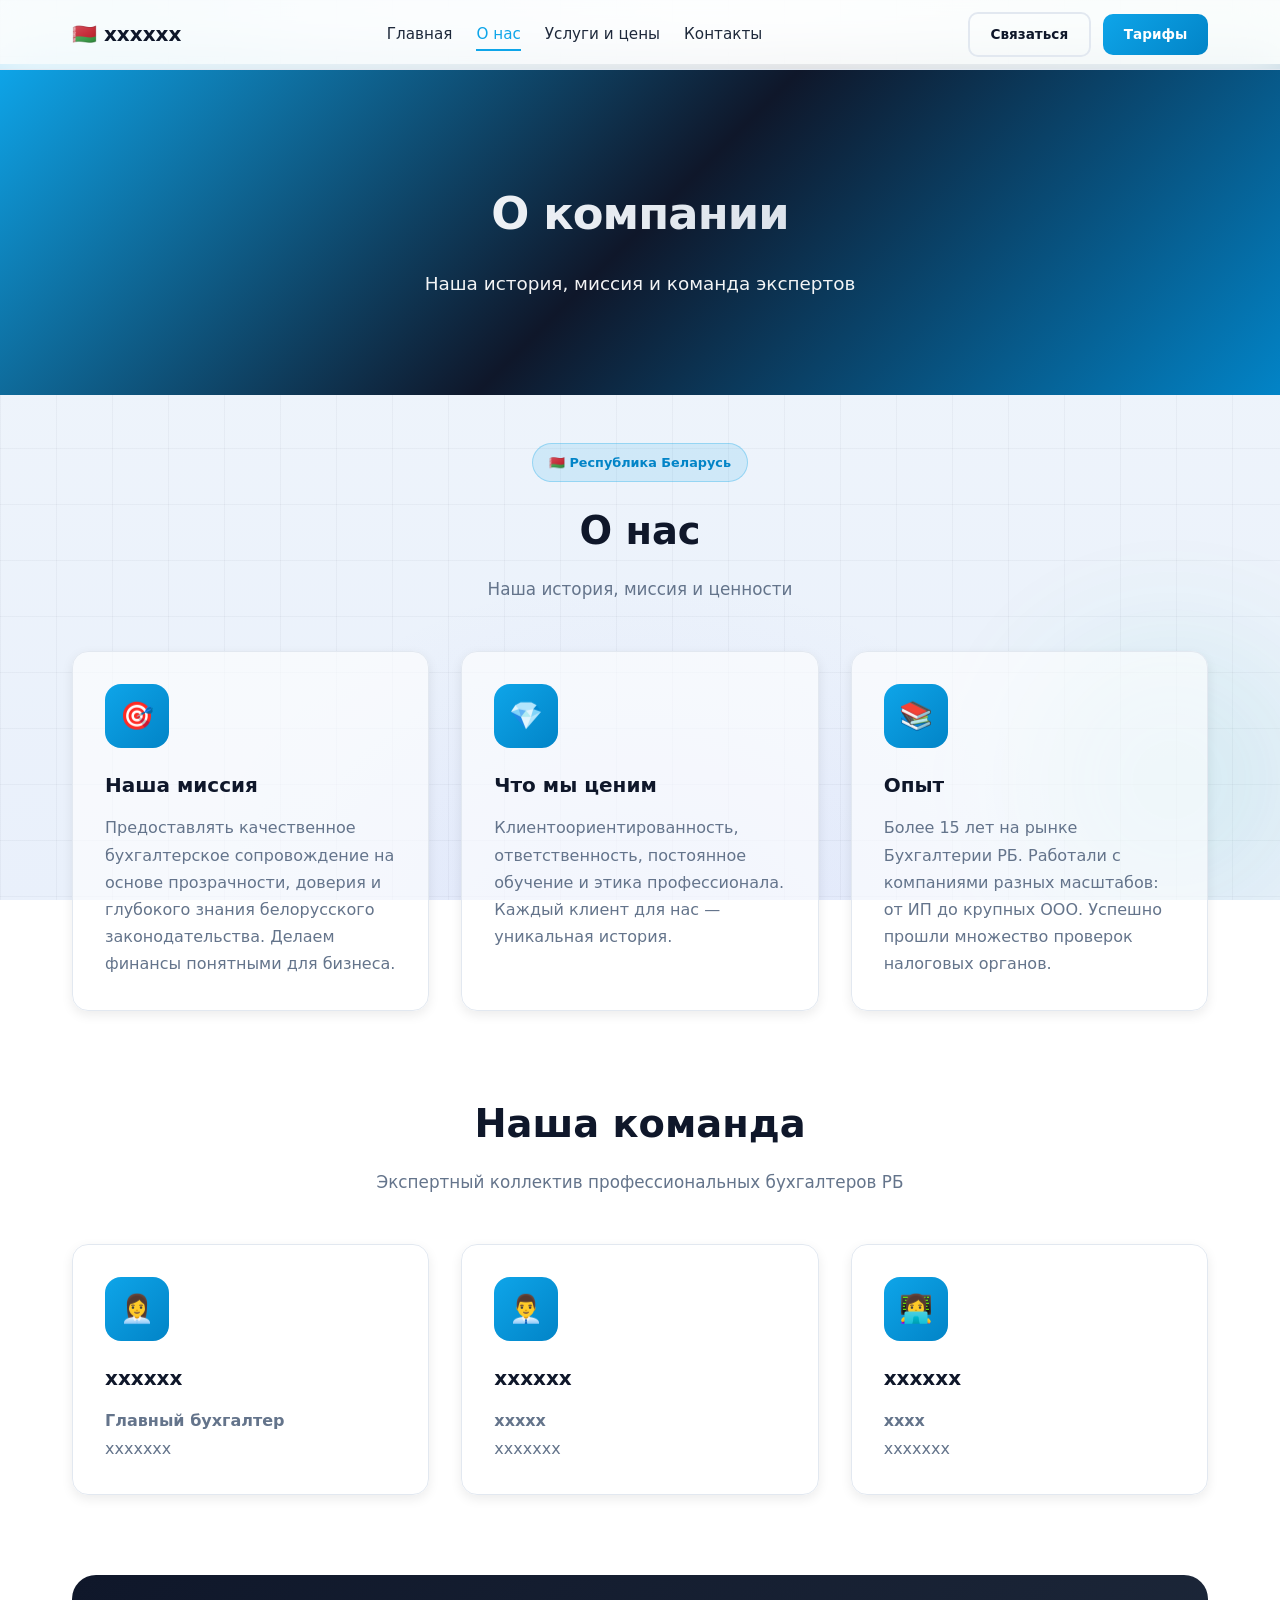
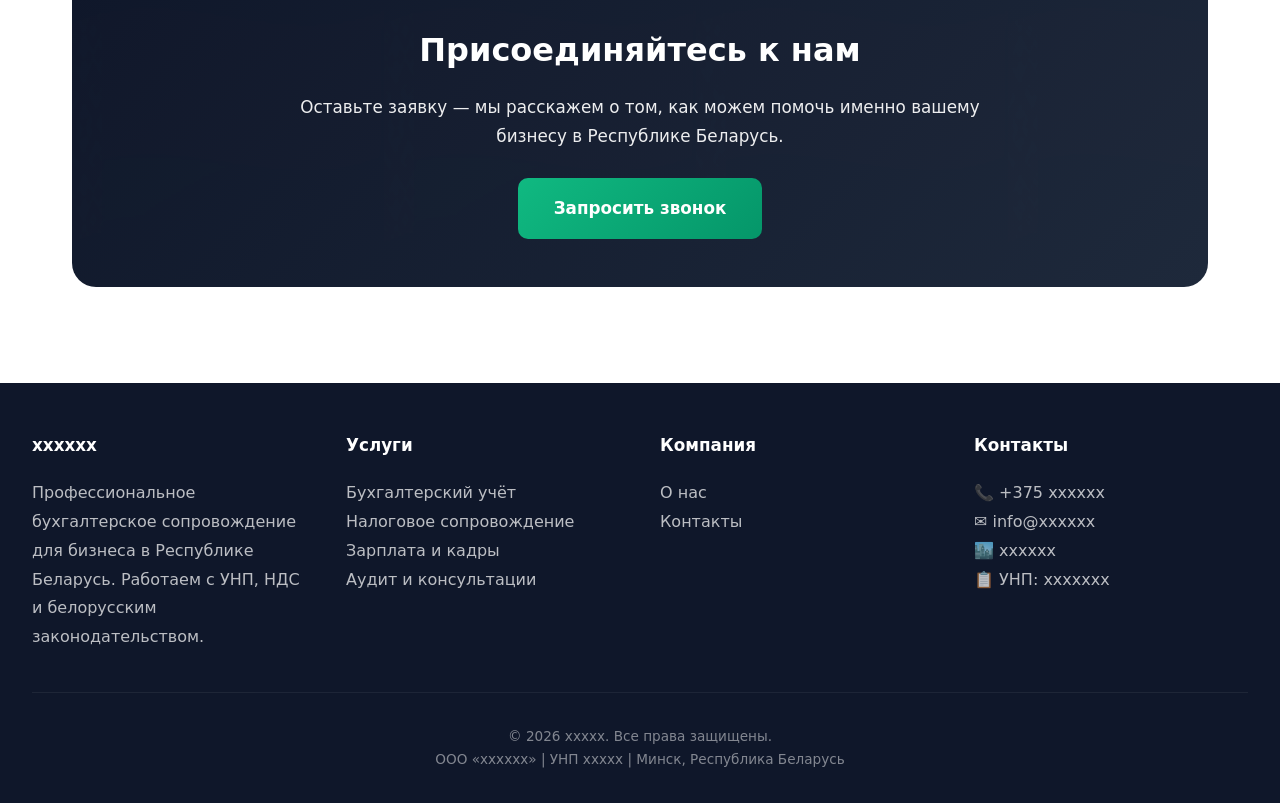
==== about.html @ abb274c4 "first commit" ====
<!DOCTYPE html>
<html lang="ru">
<head>
    <meta charset="UTF-8">
    <meta name="viewport" content="width=device-width, initial-scale=1.0">
    <title>О нас | xxxxxx</title>
    <meta name="description" content="О компании xxxxxx. Наша история, миссия, команда и ценности. Профессиональное бухгалтерское сопровождение в РБ.">
    <link rel="stylesheet" href="style.css">
    <script src="config.js" defer></script>
    <script src="app.js" defer></script>
</head>
<body>
    <div class="blob-wrap">
        <div class="blob blob-1"></div>
        <div class="blob blob-2"></div>
    </div>

    <div class="preloader" id="preloader">
        <div class="loader-ring"></div>
        <div class="loader-text">Загрузка…</div>
    </div>

    <div class="toast-container" id="toastContainer"></div>

    <nav class="navbar" id="navbar">
        <div class="nav-inner">
            <a href="index.html" class="nav-brand">🇧🇾 xxxxxx</a>
            <ul class="nav-links" id="navLinks">
                <li><a href="index.html">Главная</a></li>
                <li><a href="about.html">О нас</a></li>
                <li><a href="services.html">Услуги и цены</a></li>
                <li><a href="contact.html">Контакты</a></li>
            </ul>
            <div class="nav-cta">
                <a href="contact.html" class="btn btn-outline-light btn-sm">Связаться</a>
                <a href="services.html" class="btn btn-primary btn-sm">Тарифы</a>
            </div>
            <button class="menu-toggle" id="menuToggle" aria-label="Меню">☰</button>
        </div>
    </nav>

    <header>
        <div class="header-wrap">
            <h1>О компании</h1>
            <p>Наша история, миссия и команда экспертов</p>
        </div>
    </header>

    <main>
        <section class="section reveal">
            <div class="section-header">
                <span class="badge">🇧🇾 Республика Беларусь</span>
                <h2>О нас</h2>
                <p>Наша история, миссия и ценности</p>
            </div>

            <div class="services-grid">
                <div class="service-card reveal">
                    <div class="service-icon">🎯</div>
                    <h3>Наша миссия</h3>
                    <p>Предоставлять качественное бухгалтерское сопровождение на основе прозрачности, доверия и глубокого знания белорусского законодательства. Делаем финансы понятными для бизнеса.</p>
                </div>
                <div class="service-card reveal">
                    <div class="service-icon">💎</div>
                    <h3>Что мы ценим</h3>
                    <p>Клиентоориентированность, ответственность, постоянное обучение и этика профессионала. Каждый клиент для нас — уникальная история.</p>
                </div>
                <div class="service-card reveal">
                    <div class="service-icon">📚</div>
                    <h3>Опыт</h3>
                    <p>Более 15 лет на рынке Бухгалтерии РБ. Работали с компаниями разных масштабов: от ИП до крупных ООО. Успешно прошли множество проверок налоговых органов.</p>
                </div>
            </div>
        </section>

        <section class="section reveal">
            <div class="section-header">
                <h2>Наша команда</h2>
                <p>Экспертный коллектив профессиональных бухгалтеров РБ</p>
            </div>

            <div class="services-grid">
                <div class="service-card reveal">
                    <div class="service-icon">👩‍💼</div>
                    <h3>xxxxxx</h3>
                    <p><strong>Главный бухгалтер</strong><br>xxxxxxx</p>
                </div>
                <div class="service-card reveal">
                    <div class="service-icon">👨‍💼</div>
                    <h3>xxxxxx</h3>
                    <p><strong>xxxxx</strong><br>xxxxxxx</p>
                </div>
                <div class="service-card reveal">
                    <div class="service-icon">👩‍💻</div>
                    <h3>xxxxxx</h3>
                    <p><strong>xxxx</strong><br>xxxxxxx</p>
                </div>
            </div>
        </section>

        <section class="cta-section reveal">
            <div class="cta-card">
                <div class="cta-wrap">
                    <h2>Присоединяйтесь к нам</h2>
                    <p>Оставьте заявку — мы расскажем о том, как можем помочь именно вашему бизнесу в Республике Беларусь.</p>
                    <a href="contact.html" class="btn btn-accent btn-lg">Запросить звонок</a>
                </div>
            </div>
        </section>
    </main>

    <footer>
        <div class="footer-grid">
            <div class="footer-col">
                <h4>xxxxxx</h4>
                <p>Профессиональное бухгалтерское сопровождение для бизнеса в Республике Беларусь. Работаем с УНП, НДС и белорусским законодательством.</p>
            </div>
            <div class="footer-col">
                <h4>Услуги</h4>
                <ul>
                    <li><a href="services.html">Бухгалтерский учёт</a></li>
                    <li><a href="services.html">Налоговое сопровождение</a></li>
                    <li><a href="services.html">Зарплата и кадры</a></li>
                    <li><a href="services.html">Аудит и консультации</a></li>
                </ul>
            </div>
            <div class="footer-col">
                <h4>Компания</h4>
                <ul>
                    <li><a href="about.html">О нас</a></li>
                    <li><a href="contact.html">Контакты</a></li>
                </ul>
            </div>
            <div class="footer-col">
                <h4>Контакты</h4>
                <ul>
                    <li>📞 <a href="tel:+375xxxxxxx">+375 xxxxxx</a></li>
                    <li>✉️ <a href="mailto:info@xxxxxx">info@xxxxxx</a></li>
                    <li>🏙️ xxxxxx</li>
                    <li>📋 УНП: xxxxxxx</li>
                </ul>
            </div>
        </div>
        <div class="footer-divider">
            © 2026 xxxxx. Все права защищены.<br>
            ООО «xxxxxx» | УНП xxxxx | Минск, Республика Беларусь
        </div>
    </footer>

    <a href="#" class="back-to-top" id="backToTop">↑</a>
</body>
</html>
---- style.css ----
/* =========================================================
   БАЗОВЫЕ ПЕРЕМЕННЫЕ И ДИЗАЙН-СИСТЕМА
   ========================================================= */
:root {
    --primary: #0ea5e9;
    --primary-dark: #0284c7;
    --primary-light: #67e8f9;
    --primary-glow: rgba(14,165,233,.4);
    --accent: #10b981;
    --warning: #f59e0b;
    --success: #10b981;
    --danger: #ef4444;
    --secondary: #0f172a;
    --bg: #f1f5f9;
    --card: rgba(255,255,255,.60);
    --card-border: rgba(255,255,255,.4);
    --border: #e2e8f0;
    --text: #1e293b;
    --text-light: #64748b;
    --shadow-sm: 0 1px 3px rgba(0,0,0,.08);
    --shadow-md: 0 4px 12px rgba(0,0,0,.08);
    --shadow-lg: 0 10px 25px rgba(0,0,0,.1);
    --transition: all .3s cubic-bezier(.4,0,.2,1);
}

/* =========================================================
   ОСНОВЫ
   ========================================================= */
*, ::before, ::after { box-sizing: border-box; margin: 0; padding: 0; }
html { scroll-behavior: smooth; }
body {
    font-family: system-ui, -apple-system, BlinkMacSystemFont, "Segoe UI", Roboto, sans-serif;
    color: var(--text);
    line-height: 1.7;
    overflow-x: hidden;
    background-color: #eef2f7;
    background:
        radial-gradient(1100px 600px at 12% -10%, rgba(14,165,233,.12), transparent 60%),
        radial-gradient(900px 500px at 95% 5%, rgba(16,185,129,.10), transparent 55%),
        radial-gradient(800px 700px at 50% 110%, rgba(99,102,241,.08), transparent 60%),
        linear-gradient(180deg, #f8fafc 0%, #eef4fb 40%, #e9f0fb 100%);
    background-attachment: fixed;
    position: relative;
    z-index: 1;
}

/* плоткая сетка на фоне — добавляет «матовую» текстуру без перегруза */
body::before {
    content: "";
    position: fixed;
    inset: 0;
    background-image:
        linear-gradient(rgba(15,23,42,.035) 1px, transparent 1px),
        linear-gradient(90deg, rgba(15,23,42,.035) 1px, transparent 1px);
    background-size: 56px 56px;
    pointer-events: none;
    z-index: 0;
}

/* =========================================================
   ПЛАВАЮЩИЕ BLOB-ФОНОВЫЕ ЭЛЕМЕНТЫ
   ========================================================= */
.blob-wrap { position: fixed; inset: 0; pointer-events: none; overflow: hidden; z-index: 0; }
.blob {
    position: absolute;
    width: 420px;
    height: 420px;
    background: radial-gradient(circle, rgba(14,165,233,.16), rgba(16,185,129,.12), transparent 60%);
    border-radius: 50%;
    filter: blur(70px);
    animation: float 16s ease-in-out infinite;
    opacity: .75;
}
.blob-1 { top: -10%; left: -8%; animation-delay: 0s; }
.blob-2 { bottom: -10%; right: -8%; animation-delay: -8s; }
@keyframes float { 0%,100% { transform: translate(0,0) scale(1) rotate(0deg); } 50% { transform: translate(30px, -45px) scale(1.06) rotate(180deg); } }

/* =========================================================
   ПРЕЛОАДЕР
   ========================================================= */
.preloader {
    position: fixed;
    inset: 0;
    background: linear-gradient(135deg, var(--primary), var(--primary-dark));
    display: grid;
    place-items: center;
    z-index: 9999;
    transition: opacity .6s ease;
}
.preloader.hidden { opacity: 0; pointer-events: none; }
.loader-ring {
    width: 64px;
    height: 64px;
    border: 4px solid rgba(255,255,255,.18);
    border-top-color: #fff;
    border-radius: 50%;
    animation: spin 1s linear infinite;
}
@keyframes spin { to { transform: rotate(360deg); } }
.loader-text {
    margin-top: 1rem;
    color: #fff;
    font-weight: 600;
    letter-spacing: .1em;
    text-transform: uppercase;
    font-size: .85rem;
    animation: pulseText 1.6s ease-in-out infinite;
}
@keyframes pulseText { 0%,100% { opacity: .6; } 50% { opacity: 1; } }

/* =========================================================
   TOASTЫ / УВЕДОМЛЕНИЯ
   ========================================================= */
.toast-container {
    position: fixed;
    top: 30px;
    right: 30px;
    z-index: 10000;
    display: flex;
    flex-direction: column;
    gap: 12px;
}
.toast {
    background: rgba(15,23,42,.95);
    color: #fff;
    padding: 14px 22px;
    border-radius: 12px;
    box-shadow: var(--shadow-lg);
    border: 1px solid rgba(14,165,233,.5);
    font-size: 14px;
    font-weight: 500;
    transform: translateX(120%);
    opacity: 0;
    transition: all .4s cubic-bezier(.175,.885,.32,1.275);
    display: flex;
    align-items: center;
    gap: 10px;
}
.toast.show { transform: translateX(0); opacity: 1; }
.toast.success { border-color: var(--accent); }
.toast.error { border-color: var(--danger); }

/* =========================================================
   КНОПКИ (ЕДИНАЯ СИСТЕМА)
   — btn-block растягивает кнопку на 100%
   — btn-lg / btn-sm — размеры
   ========================================================= */
.btn {
    display: inline-flex;
    align-items: center;
    justify-content: center;
    gap: .35rem;
    font-weight: 600;
    text-decoration: none;
    border: none;
    cursor: pointer;
    font-size: .95rem;
    border-radius: 10px;
    padding: .8rem 1.8rem;
    min-height: 44px;
    transition: var(--transition);
    position: relative;
    outline: 2px solid transparent;
    outline-offset: 2px;
}
.btn:focus-visible { outline-offset: 3px; outline-width: 2px; }
.btn-block { width: 100%; }
.btn-lg { padding: 1rem 2.2rem; font-size: 1.05rem; min-height: 48px; }
.btn-sm { padding: .55rem 1.3rem; font-size: .85rem; min-height: 38px; }

/* Primary — синий градиент */
.btn-primary { background: linear-gradient(135deg, var(--primary), var(--primary-dark)); color: #fff; }
.btn-primary:hover {
    background: linear-gradient(135deg, var(--primary-dark), var(--secondary));
    transform: translateY(-2px) scale(1.02);
    box-shadow: 0 8px 20px rgba(14,165,233,.35);
}
.btn-primary:active { transform: scale(.98); }

/* Accent — зелёный (CTA / отправка) */
.btn-accent { background: linear-gradient(135deg, var(--accent), #059669); color: #fff; }
.btn-accent:hover {
    background: linear-gradient(135deg, #059669, #047857);
    transform: translateY(-2px) scale(1.02);
    box-shadow: 0 8px 20px rgba(16,185,129,.3);
}

/* Outline — прозрачные с рамкой */
.btn-outline {
    background: rgba(255,255,255,.15);
    color: #fff;
    border: 1.5px solid rgba(255,255,255,.35);
    backdrop-filter: blur(8px);
}
.btn-outline:hover {
    background: rgba(255,255,255,.3);
    transform: translateY(-2px) scale(1.02);
}

/* Light outline — для светлых секций */
.btn-outline-light {
    background: transparent;
    color: var(--secondary);
    border: 2px solid var(--border);
}
.btn-outline-light:hover {
    background: var(--primary);
    color: #fff;
    border-color: var(--primary);
}

/* Ghost — без рамки, только текст */
.btn-ghost {
    background: transparent;
    color: var(--primary);
    padding: .4rem .6rem;
    min-height: auto;
    font-size: .9rem;
}

/* =========================================================
   НАВИГАЦИЯ
   ========================================================= */
.navbar {
    position: fixed;
    top: 0;
    left: 0;
    right: 0;
    background: rgba(255,255,255,.8);
    backdrop-filter: blur(20px);
    border-bottom: 1px solid var(--border);
    z-index: 100;
    transition: var(--transition);
}
.navbar.scrolled { box-shadow: var(--shadow-md); }

.nav-inner {
    max-width: 1200px;
    margin: 0 auto;
    padding: .75rem 2rem;
    display: flex;
    justify-content: space-between;
    align-items: center;
}

.nav-brand {
    font-weight: 800;
    font-size: 1.25rem;
    color: var(--secondary);
    text-decoration: none;
    display: flex;
    align-items: center;
    gap: .5rem;
}
.nav-brand:hover { color: var(--primary); }

.nav-links {
    display: flex;
    gap: 1.5rem;
    list-style: none;
}
.nav-links a {
    color: var(--text);
    text-decoration: none;
    font-weight: 500;
    font-size: .95rem;
    padding: .5rem 0;
    position: relative;
    transition: var(--transition);
}
.nav-links a::after {
    content: '';
    position: absolute;
    bottom: 0;
    left: 0;
    width: 0;
    height: 2px;
    background: var(--primary);
    transition: var(--transition);
}
.nav-links a:hover { color: var(--primary); }
.nav-links a:hover::after { width: 100%; }
.nav-links a.active { color: var(--primary); }
.nav-links a.active::after { width: 100%; }

.nav-cta { display: flex; gap: .75rem; align-items: center; }

.menu-toggle { display: none; background: none; border: none; font-size: 1.6rem; cursor: pointer; color: var(--secondary); }

/* Mobile menu */
@media (max-width: 768px) {
    .nav-links {
        position: absolute;
        top: 100%;
        left: 0;
        right: 0;
        background: rgba(15,23,42,.97);
        backdrop-filter: blur(20px);
        flex-direction: column;
        padding: 1.5rem;
        gap: 0;
        border-top: 1px solid rgba(255,255,255,.1);
        display: none;
        z-index: 99;
    }
    .nav-links.active { display: flex; }
    .nav-links a { color: #fff; padding: 1rem; font-size: 1.1rem; border-bottom: 1px solid rgba(255,255,255,.1); }
    .nav-links a:hover { padding-left: 1.25rem; }
    .menu-toggle { display: block; }
}

/* =========================================================
   ШАПКА (HEADER HERO)
   ========================================================= */
header {
    background: linear-gradient(135deg, var(--primary), var(--secondary), var(--primary-dark));
    color: #fff;
    padding: 7rem 2rem 4rem;
    text-align: center;
    position: relative;
    overflow: hidden;
    margin-top: 64px;
}
header::after { content: ' '; position: absolute; top: 50%; left: 50%; transform: translate(-50%,-50%); font-size: 10rem; opacity: .08; z-index: 1; pointer-events: none; }
.header-wrap { position: relative; z-index: 2; max-width: 880px; margin: 0 auto; }
header h1 {
    font-size: 2.8rem;
    font-weight: 800;
    margin-bottom: 1rem;
    letter-spacing: -.02em;
    background: linear-gradient(to right, #fff, #cbd5e1);
    -webkit-background-clip: text;
    -webkit-text-fill-color: transparent;
    background-clip: text;
}
header p { font-size: 1.15rem; opacity: .95; max-width: 700px; margin: 0 auto 2rem; }

.header-actions { display: flex; gap: 1rem; justify-content: center; flex-wrap: wrap; }
.header-stats { display: flex; justify-content: center; gap: 3rem; margin-top: 3rem; flex-wrap: wrap; }
.stat-item { text-align: center; }
.stat-number { font-size: 2.2rem; font-weight: 800; margin-bottom: .25rem; }
.stat-label { font-size: .8rem; opacity: .9; text-transform: uppercase; letter-spacing: 1px; }

@media (max-width: 768px) {
    header { padding: 5rem 2rem 3rem; margin-top: 58px; }
    header h1 { font-size: 2.2rem; }
    .header-stats { gap: 2rem; }
    .stat-number { font-size: 1.8rem; }
}

/* =========================================================
   ОСНОВНОЙ КОНТЕНТ
   ========================================================= */
main { max-width: 1200px; margin: 0 auto; padding: 3rem 2rem; position: relative; z-index: 2; }

/* Sections */
.section { margin-bottom: 5rem; opacity: 0; transform: translateY(30px); transition: opacity .8s ease, transform .8s ease; }
.section.visible { opacity: 1; transform: translateY(0); }
.section:nth-child(2) { transition-delay: .1s; }
.section:nth-child(3) { transition-delay: .2s; }
.section:nth-child(4) { transition-delay: .3s; }
.section:nth-child(5) { transition-delay: .4s; }

.section-header { text-align: center; margin-bottom: 3rem; }
.section-header h2 { font-size: 2.4rem; margin-bottom: .75rem; color: var(--secondary); font-weight: 800; }
.section-header p { color: var(--text-light); font-size: 1.05rem; max-width: 660px; margin: 0 auto; }

.badge {
    display: inline-flex;
    align-items: center;
    gap: .3rem;
    background: rgba(14,165,233,.13);
    color: var(--primary-dark);
    padding: .45rem 1rem;
    border-radius: 50px;
    font-size: .8rem;
    font-weight: 700;
    margin-bottom: 1rem;
    border: 1px solid rgba(14,165,233,.3);
    animation: badgePulse 3.2s ease-in-out infinite;
}
@keyframes badgePulse { 0%,100% { box-shadow: 0 0 0 rgba(14,165,233,.45); } 50% { box-shadow: 0 0 16px rgba(14,165,233,.55); } }

/* Services grid (index) */
.services-grid { display: grid; grid-template-columns: repeat(auto-fit, minmax(280px, 1fr)); gap: 2rem; }
.service-card {
    background: var(--card);
    padding: 2rem;
    border-radius: 16px;
    box-shadow: var(--shadow-md);
    border: 1px solid var(--border);
    transition: var(--transition);
    position: relative;
    overflow: hidden;
}
.service-card::before { content: ''; position: absolute; inset: 0; background: linear-gradient(135deg, rgba(14,165,233,.08), transparent); opacity: 0; transition: var(--transition); }
.service-card:hover { transform: translateY(-8px); border-color: var(--primary); box-shadow: var(--shadow-lg); }
.service-card:hover::before { opacity: 1; }
.service-icon { width: 64px; height: 64px; background: linear-gradient(135deg, var(--primary), var(--primary-dark)); border-radius: 16px; display: grid; place-items: center; font-size: 1.7rem; margin-bottom: 1.25rem; transition: var(--transition); }
.service-card:hover .service-icon { transform: scale(1.1) rotate(10deg); }
.service-card h3 { font-size: 1.25rem; margin-bottom: .75rem; color: var(--secondary); }
.service-card p { color: var(--text-light); line-height: 1.7; }

/* Detailed services (services.html) */
.service-detailed { display: grid; grid-template-columns: repeat(auto-fit, minmax(300px, 1fr)); gap: 2rem; margin-bottom: 2.5rem; }
.service-detailed-card {
    background: var(--card);
    padding: 2rem;
    border-radius: 16px;
    box-shadow: var(--shadow-sm);
    border: 1px solid var(--border);
    transition: var(--transition);
}
.service-detailed-card:hover { transform: translateY(-4px); box-shadow: var(--shadow-md); border-color: var(--primary); }
.service-detailed-card h3 { color: var(--secondary); margin-bottom: .75rem; font-size: 1.2rem; }
.service-detailed-card p { margin-bottom: 1rem; }
.service-features { list-style: none; }
.service-features li { padding: .5rem 0; color: var(--text-light); border-bottom: 1px solid rgba(0,0,0,.05); display: flex; align-items: center; gap: .6rem; }
.service-features li:last-child { border-bottom: none; }
.service-features li::before { content: '✓'; color: var(--accent); font-weight: 700; }

/* Stats section */
.stats-section {
    background: linear-gradient(135deg, var(--primary), var(--primary-dark));
    padding: 3rem 2rem;
    margin: 2rem 0;
    border-radius: 24px;
    color: #fff;
}
.stats-grid { display: grid; grid-template-columns: repeat(auto-fit, minmax(160px, 1fr)); gap: 1.5rem; max-width: 900px; margin: 0 auto; }
.stat-box { text-align: center; padding: 1.5rem; border-radius: 16px; background: rgba(255,255,255,.1); backdrop-filter: blur(8px); border: 1px solid rgba(255,255,255,.2); transition: var(--transition); }
.stat-box:hover { transform: translateY(-8px) scale(1.02); }
.stat-box h3 { font-size: 2rem; margin-bottom: .35rem; color: #fff; }
.stat-box p { color: rgba(255,255,255,.9); font-size: .8rem; }

/* Steps / Process */
.steps-grid { display: grid; grid-template-columns: repeat(auto-fit, minmax(240px, 1fr)); gap: 1.5rem; }
.step-card {
    background: var(--card);
    padding: 2rem;
    border-radius: 16px;
    box-shadow: var(--shadow-sm);
    text-align: center;
    transition: var(--transition);
    border: 1px solid var(--border);
}
.step-card:hover { transform: translateY(-6px); box-shadow: var(--shadow-md); }
.step-number {
    width: 48px;
    height: 48px;
    background: linear-gradient(135deg, var(--primary), var(--primary-dark));
    color: #fff;
    border-radius: 50%;
    display: grid;
    place-items: center;
    font-size: 1.2rem;
    font-weight: 700;
    margin: 0 auto 1.1rem;
    transition: var(--transition);
}
.step-card:hover .step-number { transform: scale(1.15); }
.step-card h3 { font-size: 1.15rem; margin-bottom: .6rem; color: var(--secondary); }
.step-card p { color: var(--text-light); font-size: .9rem; }

/* Pricing (services.html) */
.pricing-grid { display: grid; grid-template-columns: repeat(auto-fit, minmax(280px, 1fr)); gap: 2rem; margin-top: 2.5rem; }
.pricing-card {
    background: var(--card);
    padding: 2.5rem 2rem;
    border-radius: 18px;
    border: 2px solid var(--border);
    position: relative;
    transition: var(--transition);
    display: flex;
    flex-direction: column;
    align-items: stretch;
}
.pricing-card.featured {
    border-color: var(--primary);
    box-shadow: var(--shadow-lg);
    transform: translateY(-6px);
}
.pricing-card.featured:hover { transform: translateY(-10px) scale(1.02); }
.pricing-card:not(.featured):hover { transform: translateY(-4px); border-color: var(--primary); }
.popular-badge {
    position: absolute;
    top: -12px;
    left: 50%;
    transform: translateX(-50%);
    background: var(--accent);
    color: #fff;
    padding: .32rem .9rem;
    border-radius: 50px;
    font-size: .72rem;
    font-weight: 700;
    text-transform: uppercase;
    letter-spacing: .04em;
}
.pricing-header { text-align: center; margin-bottom: 1.5rem; }
.pricing-card h3 { font-size: 1.3rem; margin-bottom: .5rem; color: var(--secondary); }
.price { font-size: 2.1rem; font-weight: 800; margin-bottom: .35rem; color: var(--secondary); }
.price span { font-size: .9rem; font-weight: 400; color: var(--text-light); }
.pricing-card p { color: var(--text-light); margin-bottom: 1.3rem; font-size: .9rem; }
.pricing-features { list-style: none; margin-bottom: 1.7rem; flex: 1; }
.pricing-features li { padding: .55rem 0; color: var(--text-light); border-bottom: 1px solid rgba(0,0,0,.05); display: flex; align-items: center; gap: .6rem; }
.pricing-features li:last-child { border-bottom: none; }
.pricing-features li::before { content: '✓'; color: var(--accent); font-weight: 700; }
/* кнопка всегда на одинаковом уровне — margin-top auto */
.pricing-card .btn { margin-top: auto; }

/* CTA section */
.cta-section { text-align: center; margin: 3rem 0; }
.cta-card {
    background: linear-gradient(135deg, var(--secondary) 0%, #1e293b 100%);
    color: #fff;
    padding: 3rem 2rem;
    border-radius: 24px;
    position: relative;
    overflow: hidden;
}
.cta-card::before { content: ''; position: absolute; inset: 0; background: url('data:image/svg+xml;utf8,<svg xmlns="http://www.w3.org/2000/svg" viewBox="0 0 100 100"><text x="50%" y="50%" font-size="90" text-anchor="middle" dy=".32em" opacity="0.03">🇧🇾</text></svg>'); opacity: .1; }
.cta-wrap { position: relative; z-index: 1; max-width: 720px; margin: 0 auto; }
.cta-card h2 { color: #fff; font-size: 2rem; margin-bottom: 1rem; }
.cta-card p { opacity: .92; margin-bottom: 1.75rem; font-size: 1.05rem; }
.cta-btn { background: linear-gradient(135deg, var(--accent), #059669); color: #fff; padding: 1rem 2.5rem; border: none; border-radius: 12px; font-size: 1.1rem; font-weight: 600; cursor: pointer; transition: var(--transition); box-shadow: var(--shadow-md); position: relative; overflow: hidden; }
.cta-btn::before { content: ''; position: absolute; inset: 0; background: linear-gradient(90deg, transparent, rgba(255,255,255,.25), transparent); transform: translateX(-100%); transition: transform .5s ease; }
.cta-btn:hover::before { transform: translateX(100%); }
.cta-btn:hover { transform: translateY(-3px) scale(1.02); box-shadow: 0 12px 28px rgba(16,185,129,.35); }

/* =========================================================
   REVEAL — появление элементов при скролле
   ========================================================= */
.reveal {
    opacity: 0;
    transform: translateY(28px);
    transition: opacity .8s ease, transform .8s ease;
}
.reveal.visible { opacity: 1; transform: translateY(0); }

/* задержки для каскадного появления карточек */
.reveal:nth-child(2) { transition-delay: .08s; }
.reveal:nth-child(3) { transition-delay: .16s; }
.reveal:nth-child(4) { transition-delay: .24s; }
.reveal:nth-child(5) { transition-delay: .32s; }

/* =========================================================
   КНОПКА «НАВЕРХ»
   ========================================================= */
.back-to-top {
    position: fixed;
    bottom: 30px;
    right: 32px;
    width: 56px;
    height: 56px;
    background: linear-gradient(135deg, var(--primary), var(--primary-dark));
    color: #fff;
    border-radius: 50%;
    display: grid;
    place-items: center;
    text-decoration: none;
    box-shadow: 0 8px 22px rgba(14,165,233,.4);
    opacity: 0;
    visibility: hidden;
    transform: translateY(90px);
    transition: var(--transition);
    z-index: 1000;
    font-size: 1.3rem;
}
.back-to-top.visible { opacity: 1; visibility: visible; transform: translateY(0); }
.back-to-top:hover { transform: translateY(-4px) scale(1.08); box-shadow: 0 12px 28px rgba(14,165,233,.5); }

@media (max-width: 768px) {
    .back-to-top { width: 46px; height: 46px; bottom: 18px; right: 18px; }
}

/* =========================================================
   ФОРМА (contact.html)
   ========================================================= */
.contact-form { display: flex; flex-direction: column; gap: .3rem; }
.contact-form .input-group { margin-bottom: 1.15rem; }

/* =========================================================
   РАБОЧИЕ ЧАСЫ (contact.html)
   ========================================================= */
.hours-list { margin-top: .5rem; text-align: left; }
.hours-row {
    display: flex;
    justify-content: space-between;
    gap: 1rem;
    padding: .5rem .6rem;
    border-bottom: 1px dashed var(--border);
    font-size: .88rem;
    color: var(--text-light);
    border-radius: 6px;
    transition: var(--transition);
}
.hours-row:last-child { border-bottom: none; }
.hours-row span:last-child { font-weight: 600; color: var(--secondary); }
.hours-row:hover { background: rgba(14,165,233,.07); }
.hours-row.today { background: rgba(16,185,129,.12); }
.hours-row.today span:last-child { color: var(--accent); }

/* =========================================================
   КАРТА И СОЦСЕТИ (contact.html)
   ========================================================= */
.social-btn { position: relative; overflow: hidden; }
.social-btn:hover::after {
    content: '';
    position: absolute;
    inset: 0;
    background: rgba(255,255,255,.25);
    border-radius: inherit;
}

/* Contact section */
.contact-section {
    background: var(--card);
    padding: 2.5rem;
    border-radius: 20px;
    box-shadow: var(--shadow-md);
    border: 1px solid var(--border);
}
.contact-section h2 { text-align: center; color: var(--secondary); }
.contact-info { text-align: center; }

/* Footer */
footer {
    background: var(--secondary);
    color: rgba(255,255,255,.8);
    padding: 3rem 2rem 2rem;
    position: relative;
    overflow: hidden;
}
.footer-grid { display: grid; grid-template-columns: repeat(auto-fit, minmax(220px, 1fr)); gap: 2.5rem; margin-bottom: 2.5rem; }
.footer-col h4 { color: #fff; margin-bottom: 1.25rem; font-size: 1.05rem; }
.footer-col p, .footer-col li { color: rgba(255,255,255,.72); line-height: 1.8; }
.footer-col ul { list-style: none; }
.footer-col a { color: rgba(255,255,255,.72); text-decoration: none; transition: var(--transition); display: inline-block; }
.footer-col a:hover { color: var(--primary); transform: translateX(4px); }
.footer-divider { border-top: 1px solid rgba(255,255,255,.1); padding-top: 2rem; text-align: center; font-size: .85rem; opacity: .6; }

/* Info / alerts */
.info-box {
    background: linear-gradient(135deg, rgba(14,165,233,.15), rgba(16,185,129,.08));
    border: 1px solid rgba(14,165,233,.3);
    border-radius: 12px;
    padding: 1.3rem 1.75rem;
    margin: 2rem 0;
    color: var(--secondary);
    font-weight: 500;
    border-left: 4px solid var(--primary);
}

/* Responsive */
@media (max-width: 768px) {
    .section-header h2 { font-size: 1.9rem; }
    .services-grid { grid-template-columns: 1fr; }
    .service-detailed { grid-template-columns: 1fr; }
    .footer-grid { grid-template-columns: 1fr; }
    .stat-number { font-size: 1.6rem; }
    .price { font-size: 1.7rem; }
}
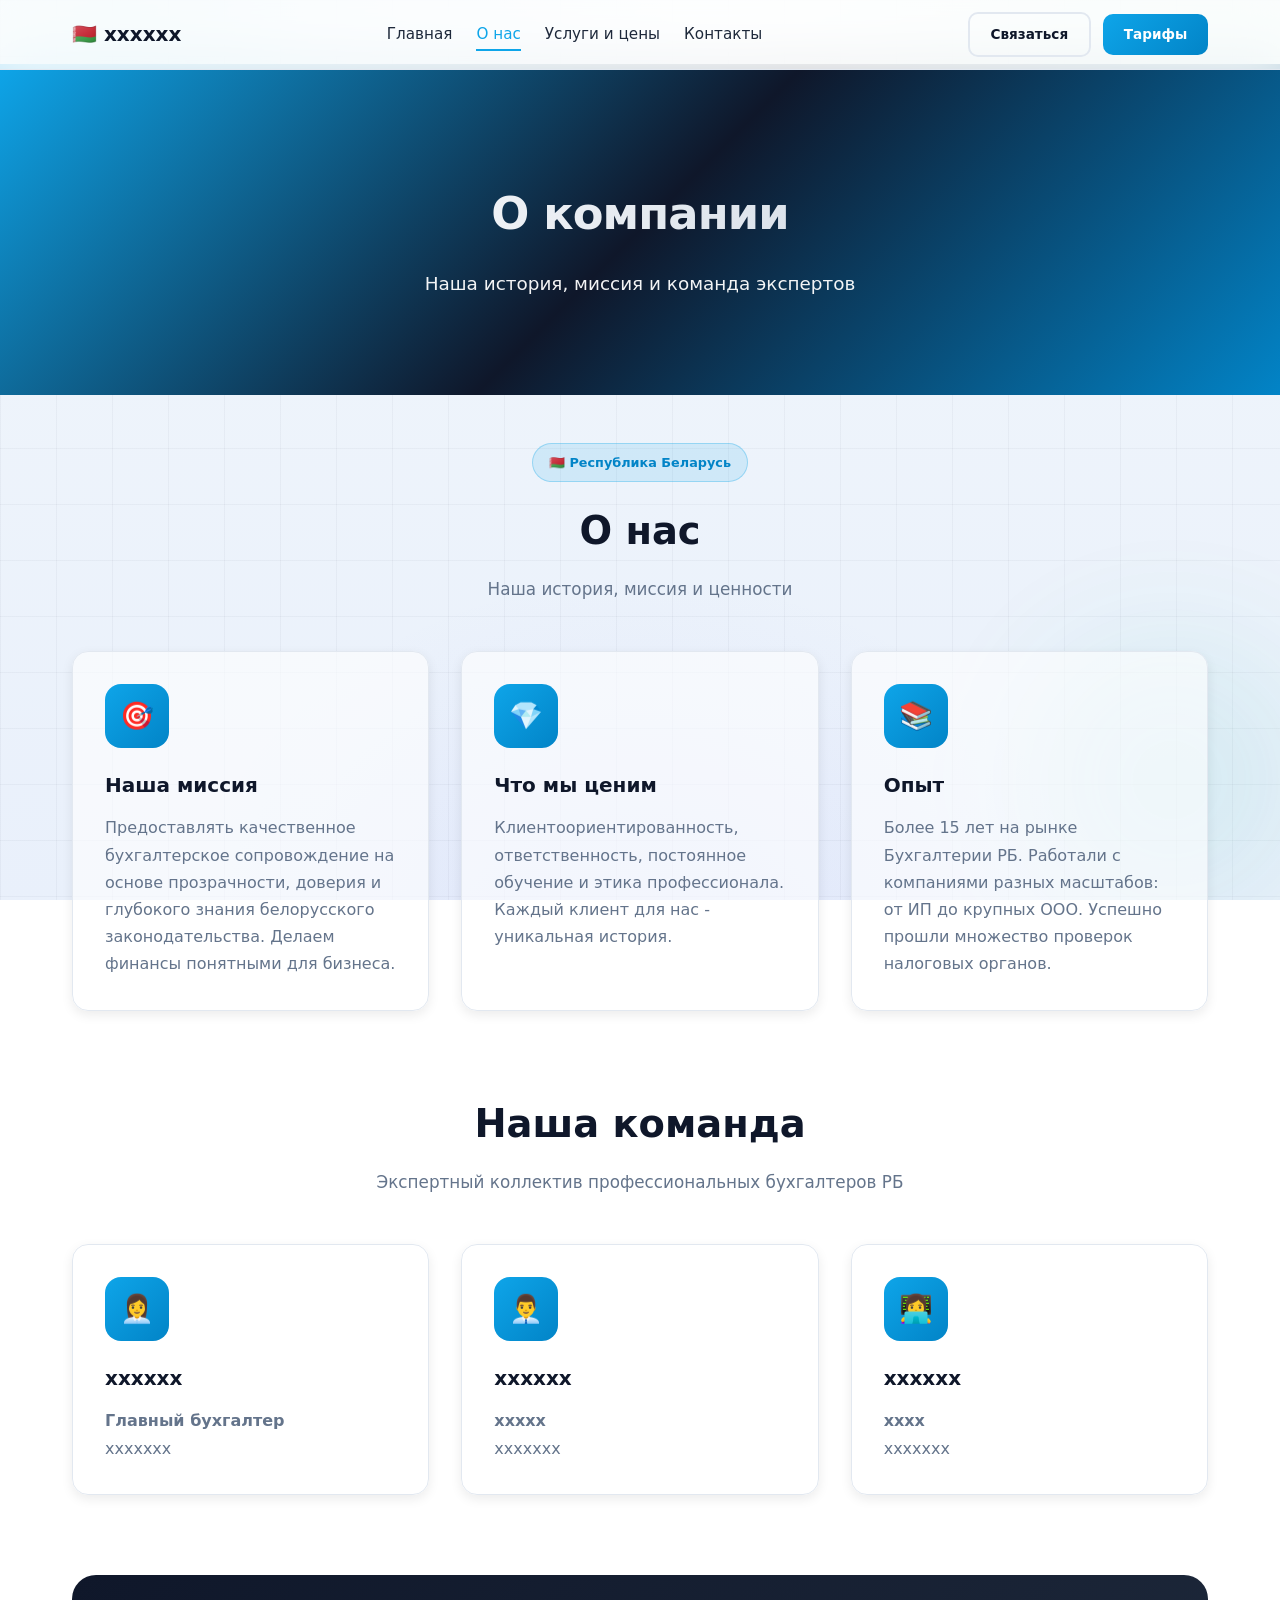
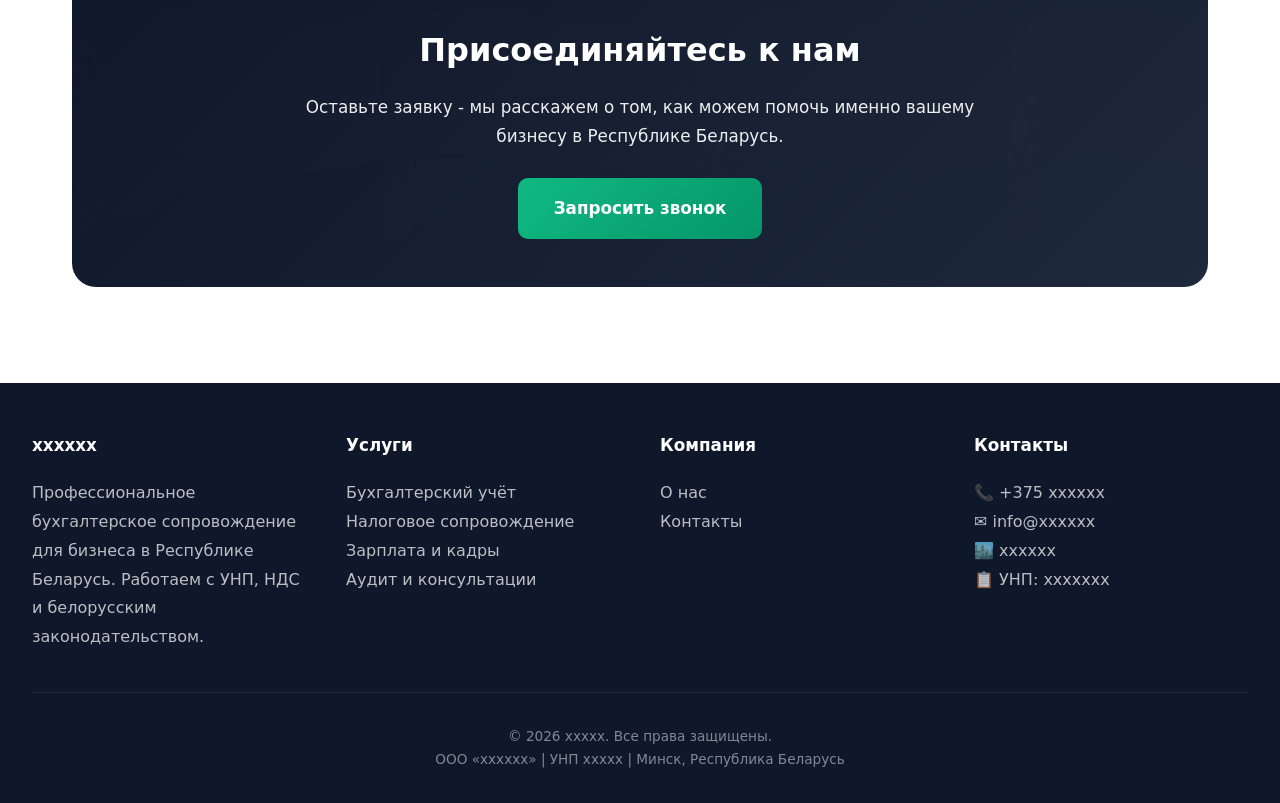
==== commit 5f28da27: "исправил переносы" ====
--- a/about.html
+++ b/about.html
@@ -63,7 +63,7 @@
                 <div class="service-card reveal">
                     <div class="service-icon">💎</div>
                     <h3>Что мы ценим</h3>
-                    <p>Клиентоориентированность, ответственность, постоянное обучение и этика профессионала. Каждый клиент для нас — уникальная история.</p>
+                    <p>Клиентоориентированность, ответственность, постоянное обучение и этика профессионала. Каждый клиент для нас - уникальная история.</p>
                 </div>
                 <div class="service-card reveal">
                     <div class="service-icon">📚</div>
@@ -102,7 +102,7 @@
             <div class="cta-card">
                 <div class="cta-wrap">
                     <h2>Присоединяйтесь к нам</h2>
-                    <p>Оставьте заявку — мы расскажем о том, как можем помочь именно вашему бизнесу в Республике Беларусь.</p>
+                    <p>Оставьте заявку - мы расскажем о том, как можем помочь именно вашему бизнесу в Республике Беларусь.</p>
                     <a href="contact.html" class="btn btn-accent btn-lg">Запросить звонок</a>
                 </div>
             </div>
--- a/style.css
+++ b/style.css
@@ -44,7 +44,7 @@
     z-index: 1;
 }
 
-/* плоткая сетка на фоне — добавляет «матовую» текстуру без перегруза */
+/* плоткая сетка на фоне - добавляет «матовую» текстуру без перегруза */
 body::before {
     content: "";
     position: fixed;
@@ -142,8 +142,8 @@
 
 /* =========================================================
    КНОПКИ (ЕДИНАЯ СИСТЕМА)
-   — btn-block растягивает кнопку на 100%
-   — btn-lg / btn-sm — размеры
+   - btn-block растягивает кнопку на 100%
+   - btn-lg / btn-sm - размеры
    ========================================================= */
 .btn {
     display: inline-flex;
@@ -168,7 +168,7 @@
 .btn-lg { padding: 1rem 2.2rem; font-size: 1.05rem; min-height: 48px; }
 .btn-sm { padding: .55rem 1.3rem; font-size: .85rem; min-height: 38px; }
 
-/* Primary — синий градиент */
+/* Primary - синий градиент */
 .btn-primary { background: linear-gradient(135deg, var(--primary), var(--primary-dark)); color: #fff; }
 .btn-primary:hover {
     background: linear-gradient(135deg, var(--primary-dark), var(--secondary));
@@ -177,7 +177,7 @@
 }
 .btn-primary:active { transform: scale(.98); }
 
-/* Accent — зелёный (CTA / отправка) */
+/* Accent - зелёный (CTA / отправка) */
 .btn-accent { background: linear-gradient(135deg, var(--accent), #059669); color: #fff; }
 .btn-accent:hover {
     background: linear-gradient(135deg, #059669, #047857);
@@ -185,7 +185,7 @@
     box-shadow: 0 8px 20px rgba(16,185,129,.3);
 }
 
-/* Outline — прозрачные с рамкой */
+/* Outline - прозрачные с рамкой */
 .btn-outline {
     background: rgba(255,255,255,.15);
     color: #fff;
@@ -197,7 +197,7 @@
     transform: translateY(-2px) scale(1.02);
 }
 
-/* Light outline — для светлых секций */
+/* Light outline - для светлых секций */
 .btn-outline-light {
     background: transparent;
     color: var(--secondary);
@@ -209,7 +209,7 @@
     border-color: var(--primary);
 }
 
-/* Ghost — без рамки, только текст */
+/* Ghost - без рамки, только текст */
 .btn-ghost {
     background: transparent;
     color: var(--primary);
@@ -505,7 +505,7 @@
 .pricing-features li { padding: .55rem 0; color: var(--text-light); border-bottom: 1px solid rgba(0,0,0,.05); display: flex; align-items: center; gap: .6rem; }
 .pricing-features li:last-child { border-bottom: none; }
 .pricing-features li::before { content: '✓'; color: var(--accent); font-weight: 700; }
-/* кнопка всегда на одинаковом уровне — margin-top auto */
+/* кнопка всегда на одинаковом уровне - margin-top auto */
 .pricing-card .btn { margin-top: auto; }
 
 /* CTA section */
@@ -528,7 +528,7 @@
 .cta-btn:hover { transform: translateY(-3px) scale(1.02); box-shadow: 0 12px 28px rgba(16,185,129,.35); }
 
 /* =========================================================
-   REVEAL — появление элементов при скролле
+   REVEAL - появление элементов при скролле
    ========================================================= */
 .reveal {
     opacity: 0;
